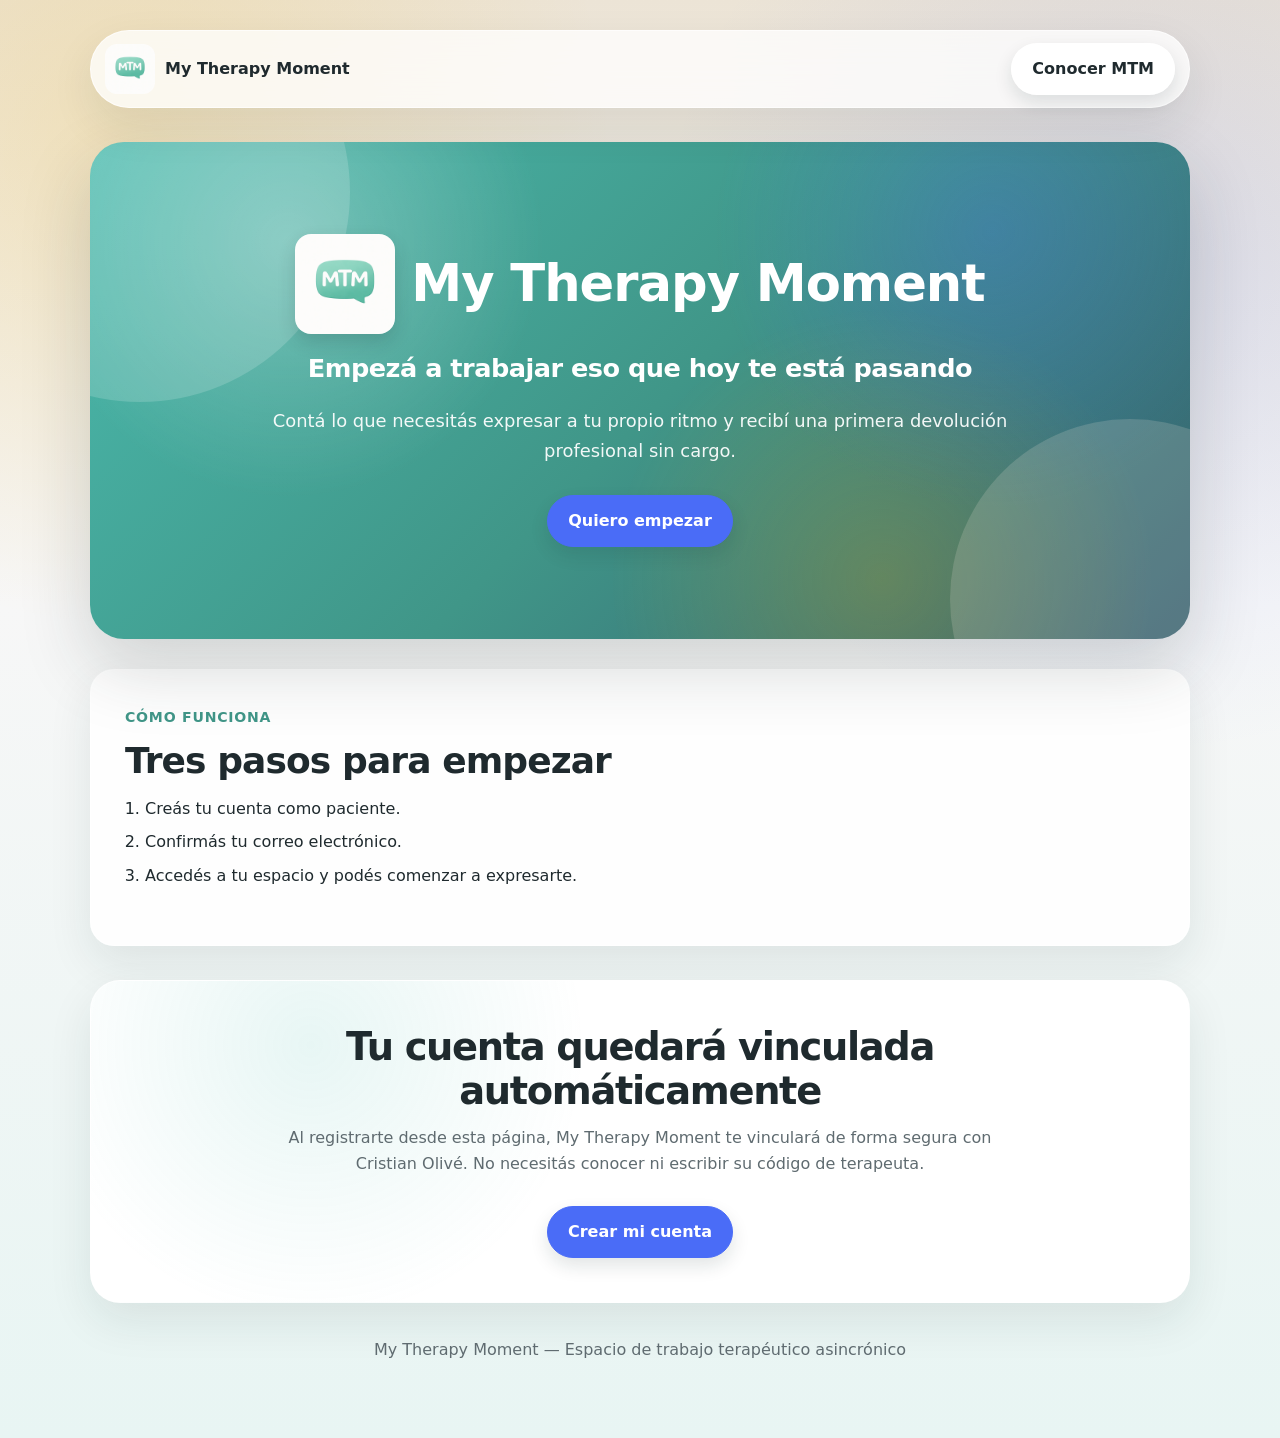
==== empezar/index.html @ 85262216 "direct acquisition landing" ====
<!DOCTYPE html>
<html lang="es">
<head>
  <meta charset="UTF-8" />

  <meta
    name="viewport"
    content="width=device-width, initial-scale=1.0"
  />

  <title>
    Empezá ahora | My Therapy Moment
  </title>

  <meta
    name="description"
    content="Empezá tu proceso en My Therapy Moment y recibí una primera devolución profesional."
  />

  <link rel="stylesheet" href="/styles.css" />

  <link rel="icon" href="/favicon.ico" />

  <link
    rel="icon"
    type="image/png"
    sizes="32x32"
    href="/favicon-32.png"
  />

  <link
    rel="apple-touch-icon"
    href="/icon-192-rounded.png"
  />
</head>

<body>
  <div class="page-shell landing-page">
    <div class="container">

      <nav class="landing-nav">
        <a class="nav-brand" href="/">
          <img
            src="/icon-192-rounded.png"
            alt="Logo de My Therapy Moment"
          />

          <span>My Therapy Moment</span>
        </a>

        <a class="btn btn-light" href="/">
          Conocer MTM
        </a>
      </nav>

      <main>
        <header class="landing-hero abstract-hero">
          <div class="hero-content">

            <p class="eyebrow">
              <img
                src="/icon-192-rounded.png"
                alt="Logo MTM"
              />

              My Therapy Moment
            </p>

            <h1 class="hero-title">
              Empezá a trabajar eso que hoy te está pasando
            </h1>

            <p class="hero-subtitle">
              Contá lo que necesitás expresar a tu propio
              ritmo y recibí una primera devolución
              profesional sin cargo.
            </p>

            <div class="hero-actions center-actions">
              <a
                id="start-registration-btn"
                class="btn btn-primary"
                href="https://app.mytherapymoment.com/?flow=acquisition&amp;therapistSlug=cristian-olive"
              >
                Quiero empezar
              </a>
            </div>
            
          </div>
        </header>

        <section class="card landing-section">
          <div class="section-kicker">
            Cómo funciona
          </div>

          <h2>
            Tres pasos para empezar
          </h2>

          <ol class="number-list">
            <li>
              Creás tu cuenta como paciente.
            </li>

            <li>
              Confirmás tu correo electrónico.
            </li>

            <li>
              Accedés a tu espacio y podés comenzar
              a expresarte.
            </li>
          </ol>
        </section>

        <section class="cta-card">
          <h2>
            Tu cuenta quedará vinculada automáticamente
          </h2>

          <p>
            Al registrarte desde esta página, My Therapy
            Moment te vinculará de forma segura con
            Cristian Olivé. No necesitás conocer ni escribir
            su código de terapeuta.
          </p>

          <div class="hero-actions center-actions">
            <a
              id="start-registration-btn-secondary"
              class="btn btn-primary"
              href="https://app.mytherapymoment.com/?flow=acquisition&amp;therapistSlug=cristian-olive"
            >
              Crear mi cuenta
            </a>
          </div>
        </section>
      </main>

      <footer class="site-footer">
        <p>
          My Therapy Moment — Espacio de trabajo
          terapéutico asincrónico
        </p>
      </footer>
    </div>
  </div>

  <script src="/js/empezar.js"></script>
</body>
</html>
---- styles.css ----
:root {
  --primary: #4abaad;
  --primary-soft: #6bc7bc;
  --primary-dark: #409688;

  --cream: #ece4d6;
  --surface: #ffffff;
  --surface-soft: #f7f7f7;

  --text: #1f2a2e;
  --muted: #5f6b70;

  --accent: #f4b400;
  --accent-soft: #fff4cf;

  --secondary: #4a6cf7;
  --secondary-dark: #3656d8;

  --border: rgba(31, 42, 46, 0.12);
  --shadow: 0 18px 45px rgba(20, 40, 45, 0.09);
  --shadow-strong: 0 28px 70px rgba(31, 42, 46, 0.18);

  --radius: 24px;
  --max-width: 1100px;
}

* {
  box-sizing: border-box;
}

html {
  scroll-behavior: smooth;
  scroll-padding-top: 110px;
}

@keyframes fadeInOut {
  0%, 45%, 100% { opacity: 1; }
  50%, 95% { opacity: 0; }
}

@keyframes fadeOutIn {
  0%, 45%, 100% { opacity: 0; }
  50%, 95% { opacity: 1; }
}

body {
  margin: 0;
  font-family: system-ui, -apple-system, BlinkMacSystemFont, "Segoe UI", sans-serif;
  color: var(--text);
  line-height: 1.6;
  background:
    radial-gradient(circle at 10% 10%, rgba(244, 180, 0, 0.16), transparent 28%),
    radial-gradient(circle at 90% 18%, rgba(74, 108, 247, 0.14), transparent 30%),
    linear-gradient(180deg, var(--cream) 0%, var(--surface-soft) 42%, #e8f5f3 100%);
}

a {
  color: var(--secondary-dark);
  text-decoration: none;
}

a:hover {
  text-decoration: none;
}

img {
  max-width: 100%;
  display: block;
}

.container {
  width: min(100% - 32px, var(--max-width));
  margin: 0 auto;
}

.page-shell {
  min-height: 100vh;
  padding: 30px 0 60px;
}

h1,
h2,
h3 {
  margin-top: 0;
  line-height: 1.15;
}

p {
  margin-top: 0;
}

section {
  margin: 28px 0;
}

/* NAVBAR */

.landing-nav {
  position: sticky;
  top: 18px;
  z-index: 50;
  display: flex;
  align-items: center;
  justify-content: space-between;
  gap: 18px;
  margin-bottom: 34px;
  padding: 12px 14px;
  border: 1px solid rgba(255, 255, 255, 0.65);
  border-radius: 999px;
  background: rgba(255, 255, 255, 0.76);
  backdrop-filter: blur(18px);
  box-shadow: var(--shadow);
}

.nav-brand {
  display: flex;
  align-items: center;
  gap: 10px;
  color: var(--text);
  font-weight: 800;
  white-space: nowrap;
}

.nav-brand img {
  width: 50px;
  height: 50px;
  border-radius: 12px;
}

.nav-menu {
  display: flex;
  align-items: center;
  gap: 18px;
}

.nav-links {
  display: flex;
  align-items: center;
  gap: 16px;
  font-size: 0.95rem;
}

.nav-links a {
  color: var(--text);
  font-weight: 700;
  transition: 0.2s ease;
}

.nav-links a:hover {
  color: var(--primary-dark);
}

.nav-cta {
  padding: 10px 16px;
  white-space: nowrap;
}

.nav-toggle {
  display: none;
  width: 46px;
  height: 46px;
  border: 1px solid var(--border);
  border-radius: 999px;
  background: white;
  box-shadow: 0 8px 18px rgba(20, 40, 45, 0.1);
  cursor: pointer;
  padding: 0;
}

.nav-toggle span {
  display: block;
  width: 20px;
  height: 2px;
  margin: 4px auto;
  border-radius: 999px;
  background: var(--text);
  transition: 0.2s ease;
}

.landing-nav.is-open .nav-toggle span:nth-child(1) {
  transform: translateY(6px) rotate(45deg);
}

.landing-nav.is-open .nav-toggle span:nth-child(2) {
  opacity: 0;
}

.landing-nav.is-open .nav-toggle span:nth-child(3) {
  transform: translateY(-6px) rotate(-45deg);
}

.nav-brand span {
  font-size: clamp(0.9rem, 2.5vw, 1rem);
}

/* BUTTONS */

.buttons,
.hero-actions {
  display: flex;
  flex-wrap: wrap;
  gap: 12px;
}

.btn {
  display: inline-block;
  padding: 12px 20px;
  border-radius: 999px;
  border: 1px solid var(--border);
  background: white;
  color: var(--text);
  font-weight: 800;
  box-shadow: 0 8px 18px rgba(20, 40, 45, 0.12);
  transition: 0.2s ease;
}

.btn:hover {
  transform: translateY(-2px);
  box-shadow: 0 14px 28px rgba(20, 40, 45, 0.16);
}

.btn-primary {
  background: var(--secondary);
  color: white;
  border-color: var(--secondary);
}

.btn-primary:hover {
  background: var(--secondary-dark);
}

.btn-accent {
  background: var(--primary);
  color: white;
  border-color: var(--primary);
}

.btn-accent:hover {
  background: var(--primary-dark);
  border-color: var(--primary-dark);
}

.btn-light {
  background: rgba(255, 255, 255, 0.94);
  color: var(--text);
  border-color: rgba(255, 255, 255, 0.94);
}

.btn-light:hover {
  background: white;
}

/* HERO */

.landing-hero {
  text-align: center;
  color: white;
}

.abstract-hero {
  position: relative;
  overflow: hidden;
  margin-bottom: 30px;
  padding: clamp(50px, 8vw, 92px) 28px;
  border-radius: 34px;
  background:
    radial-gradient(circle at 18% 20%, rgba(255, 255, 255, 0.26), transparent 26%),
    radial-gradient(circle at 82% 18%, rgba(74, 108, 247, 0.26), transparent 28%),
    radial-gradient(circle at 72% 88%, rgba(244, 180, 0, 0.22), transparent 30%),
    linear-gradient(135deg, #4abaad 0%, #409688 52%, #355f6f 100%);
  box-shadow: var(--shadow-strong);
}

.abstract-hero::before {
  content: "";
  position: absolute;
  width: 420px;
  height: 420px;
  left: -160px;
  top: -160px;
  border-radius: 999px;
  background: rgba(255, 255, 255, 0.16);
  pointer-events: none;
}

.abstract-hero::after {
  content: "";
  position: absolute;
  width: 360px;
  height: 360px;
  right: -120px;
  bottom: -140px;
  border-radius: 999px;
  background: rgba(236, 228, 214, 0.18);
  pointer-events: none;
}

.hero-content {
  position: relative;
  z-index: 1;
  max-width: 980px;
  margin: 0 auto;
}

.eyebrow {
  display: inline-flex;
  align-items: center;
  justify-content: center;
  gap: 16px;
  margin: 0 0 20px;
  color: white;
  font-weight: 850;
  font-size: clamp(2rem, 5vw, 3.2rem);
  line-height: 1.05;
  letter-spacing: -0.02em;
}

.eyebrow img {
  width: clamp(64px, 8vw, 100px);
  height: clamp(64px, 8vw, 100px);
  border-radius: 16px;
  box-shadow: 0 8px 18px rgba(20, 40, 45, 0.16);
}

.hero-title {
  max-width: 940px;
  margin: 0 auto;
  color: white;
  font-size: clamp(1.45rem, 2vw, 2rem);
  font-weight: 650;
  line-height: 1.12;
  letter-spacing: -0.02em;
}

.hero-phrases {
  position: relative;
  min-height: 42px;
  margin: 18px auto 0;
}

.hero-note {
  position: absolute;
  inset: 0;
  max-width: 760px;
  margin: 0 auto;
  font-size: clamp(1rem, 2vw, 1.35rem);
  font-weight: 650;
  color: rgba(255, 255, 255, 0.86);
}

.phrase-1 {
  animation: fadeInOut 8s ease-in-out infinite;
}

.phrase-2 {
  animation: fadeOutIn 8s ease-in-out infinite;
}

.hero-subtitle {
  max-width: 830px;
  margin: 24px auto 0;
  color: rgba(255, 255, 255, 0.93);
  font-size: clamp(0.98rem, 1.6vw, 1.12rem);
  line-height: 1.65;
}

.center-actions {
  justify-content: center;
  margin-top: 30px;
}

/* CARDS / SECTIONS */

.card,
.hero-card,
.footer-box {
  background: rgba(255, 255, 255, 0.88);
  border: 1px solid rgba(255, 255, 255, 0.72);
  border-radius: var(--radius);
  box-shadow: var(--shadow);
  padding: 32px;
}

.landing-section {
  padding: 34px;
  margin: 28px 0;
}

.landing-section > .grid {
  margin-top: 30px;
}

.section-kicker {
  display: inline-block;
  margin-bottom: 12px;
  color: var(--primary-dark);
  font-weight: 850;
  font-size: 0.88rem;
  letter-spacing: 0.055em;
  text-transform: uppercase;
}

.landing-section h2 {
  font-size: clamp(1.55rem, 3vw, 2.25rem);
  letter-spacing: -0.025em;
  margin-bottom: 14px;
}

.lead,
.subtitle,
.muted {
  color: var(--muted);
}

.landing-section .lead {
  max-width: 920px;
  font-size: 1.04rem;
}

.highlight-text {
  font-weight: 600;
  color: var(--text);
}

/* GRIDS / CARDS */

.grid {
  display: grid;
  gap: 20px;
}

.grid-2 {
  grid-template-columns: repeat(2, 1fr);
}

.grid-3 {
  grid-template-columns: repeat(3, 1fr);
}

.feature,
.prompt-card,
.step-card {
  background: white;
  border: 1px solid var(--border);
  border-radius: 20px;
  padding: 20px;
  box-shadow: 0 10px 28px rgba(20, 40, 45, 0.05);
  transition: all 0.2s ease;
}

.feature:hover,
.prompt-card:hover,
.step-card:hover {
  transform: translateY(-4px);
  box-shadow: 0 16px 36px rgba(20, 40, 45, 0.1);
}

.feature-soft {
  background: #eef8f6;
  border-color: #cfe7e1;
}

.feature-accent {
  background: var(--accent-soft);
  border-color: #f2df9e;
}

.feature h3,
.step-card h3 {
  margin-bottom: 10px;
  font-size: 1.08rem;
}

.prompt-grid {
  display: grid;
  grid-template-columns: repeat(3, 1fr);
  gap: 18px;
  margin-top: 26px;
}

.prompt-card span {
  display: inline-block;
  font-size: 1.6rem;
  margin-bottom: 10px;
}

.prompt-card p {
  margin: 0;
  color: var(--muted);
  font-size: 0.95rem;
}

.highlight-section {
  background: linear-gradient(135deg, rgba(255, 255, 255, 0.9) 0%, #eef8f6 100%);
}

.steps-grid {
  display: grid;
  grid-template-columns: repeat(4, 1fr);
  gap: 18px;
  margin-top: 24px;
}

.step-number {
  width: 34px;
  height: 34px;
  display: inline-flex;
  align-items: center;
  justify-content: center;
  margin-bottom: 14px;
  border-radius: 999px;
  background: var(--primary);
  color: white;
  font-weight: 850;
}

/* CHECKLIST */

.check-list {
  display: grid;
  grid-template-columns: repeat(2, 1fr);
  gap: 12px;
  margin-top: 22px;
}

.check-list p {
  position: relative;
  margin: 0;
  padding: 14px 16px 14px 42px;
  background: white;
  border: 1px solid var(--border);
  border-radius: 16px;
  color: var(--muted);
}

.check-list p::before {
  content: "✓";
  position: absolute;
  left: 16px;
  top: 14px;
  color: var(--primary-dark);
  font-weight: 900;
}

/* FAQ */

.faq-list {
  display: grid;
  gap: 12px;
  margin-top: 22px;
}

.faq-list details {
  background: white;
  border: 1px solid var(--border);
  border-radius: 16px;
  padding: 16px 18px;
}

.faq-list summary {
  cursor: pointer;
  font-weight: 850;
  color: var(--text);
}

.faq-list summary::marker {
  color: var(--primary-dark);
}

.faq-list p {
  margin: 12px 0 0;
  color: var(--muted);
}

/* LISTS */

ul,
ol {
  margin: 14px 0 0;
  padding-left: 20px;
}

li + li {
  margin-top: 8px;
}

.number-list {
  margin-bottom: 22px;
}

/* CTA */

.cta-card {
  margin: 34px 0 24px;
  padding: 44px 30px;
  text-align: center;
  border-radius: 30px;
  background:
    radial-gradient(circle at 20% 20%, rgba(74, 186, 173, 0.13), transparent 30%),
    white;
  border: 1px solid rgba(255, 255, 255, 0.72);
  box-shadow: var(--shadow);
}

.cta-card h2 {
  max-width: 800px;
  margin: 0 auto 12px;
  font-size: clamp(1.7rem, 3vw, 2.6rem);
  letter-spacing: -0.035em;
}

.cta-card p {
  max-width: 760px;
  margin-left: auto;
  margin-right: auto;
  color: var(--muted);
}

.cta-note {
  margin-top: 22px;
  font-size: 0.95rem;
}

/* FOOTER */

footer.site-footer {
  text-align: center;
  color: var(--muted);
  padding: 10px 0 0;
}

/* TABLET */

@media (max-width: 960px) {
  .steps-grid {
    grid-template-columns: 1fr;
    gap: 16px;
  }

  .step-card {
    width: 100%;
    min-width: 0;
  }

  .prompt-grid {
    grid-template-columns: 1fr;
  }
}

@media (max-width: 860px) {
  .grid-2,
  .grid-3,
  .check-list {
    grid-template-columns: 1fr;
  }
}

/*MOBILE BURGER MENU*/
@media (max-width: 900px) {
  .landing-nav {
    top: 10px;
    align-items: center;
    border-radius: 28px;
    flex-wrap: wrap;
    margin-bottom: 22px;
  }

  .nav-brand img {
    width: 42px;
    height: 42px;
  }

  .nav-toggle {
    display: block;
    margin-left: auto;
  }

  .nav-menu {
    display: none;
    width: 100%;
    flex-direction: column;
    align-items: stretch;
    gap: 14px;
    padding: 10px 4px 4px;
  }

  .landing-nav.is-open .nav-menu {
    display: flex;
  }

  .nav-links {
    flex-direction: column;
    align-items: stretch;
    gap: 6px;
  }

  .nav-links a {
    display: block;
    padding: 12px 14px;
    border-radius: 16px;
    background: rgba(255, 255, 255, 0.7);
    color: var(--text);
  }

  .nav-links a:hover {
    background: #ffffff;
    color: var(--primary-dark);
  }

  .nav-cta {
    width: 100%;
    text-align: center;
  }
}

/* MOBILE */

@media (max-width: 640px) {
  .container {
    width: min(100% - 24px, var(--max-width));
  }

  .page-shell {
    padding-top: 18px;
  }

  .abstract-hero {
    padding: 42px 20px;
    border-radius: 26px;
  }

  .eyebrow {
    flex-direction: column;
    gap: 12px;
    margin-bottom: 22px;
    font-size: clamp(1.8rem, 10vw, 2.2rem);
    line-height: 1.05;
    text-align: center;
  }

  .eyebrow img {
    width: clamp(65px, 20vw, 90px);
    height: clamp(65px, 20vw, 90px);
    border-radius: 16px;
  }

  .hero-title {
    font-size: clamp(1.25rem, 5.8vw, 1.85rem);
    line-height: 1.18;
  }

  .hero-phrases {
    min-height: 56px;
    margin-top: 16px;
  }

  .hero-note {
    font-size: clamp(1rem, 5vw, 1.25rem);
    line-height: 1.35;
  }

  .hero-subtitle {
    margin-top: 22px;
    font-size: 1rem;
  }

  .center-actions {
    align-items: stretch;
  }

  .center-actions .btn,
  .buttons .btn {
    width: 100%;
    text-align: center;
  }

  .card,
  .hero-card,
  .toc,
  .footer-box,
  .landing-section {
    padding: 22px;
  }
}

/* GUIDE PAGE */

.guide-hero {
  margin-bottom: 28px;
}

.guide-hero h1 {
  max-width: 820px;
  margin-bottom: 14px;
  font-size: clamp(2rem, 4vw, 3.4rem);
  letter-spacing: -0.04em;
}

.guide-hero .lead {
  max-width: 820px;
  margin-bottom: 24px;
}

.toc {
  background: rgba(255, 255, 255, 0.88);
  border: 1px solid rgba(255, 255, 255, 0.72);
  border-radius: var(--radius);
  box-shadow: var(--shadow);
  margin: 28px 0;
  padding: 28px;
}

.toc h2 {
  margin-bottom: 16px;
  font-size: clamp(1.35rem, 2.4vw, 1.8rem);
}

.toc-list {
  display: grid;
  grid-template-columns: repeat(auto-fit, minmax(210px, 1fr));
  gap: 10px;
  padding: 0;
  margin: 0;
  list-style: none;
}

.toc-list li {
  margin: 0;
}

.toc-list a {
  display: block;
  padding: 11px 13px;
  border-radius: 14px;
  background: white;
  border: 1px solid var(--border);
  color: var(--text);
  font-weight: 650;
}

.toc-list a:hover {
  color: var(--primary-dark);
  transform: translateY(-1px);
}

.section-card {
  overflow: hidden;
  margin: 28px 0;
  background: rgba(255, 255, 255, 0.88);
  border: 1px solid rgba(255, 255, 255, 0.72);
  border-radius: var(--radius);
  box-shadow: var(--shadow);
}

.section-grid {
  display: grid;
  grid-template-columns: 1.05fr 0.95fr;
}

.section-content {
  padding: 32px;
}

.section-media {
  display: flex;
  align-items: center;
  justify-content: center;
  padding: 24px;
  background: #eef8f6;
  border-left: 1px solid var(--border);
}

.section-media img {
  width: 100%;
  max-width: 420px;
  border-radius: 18px;
  border: 1px solid var(--border);
  background: white;
  box-shadow: 0 14px 34px rgba(20, 40, 45, 0.08);
}

.step {
  display: inline-block;
  margin-bottom: 12px;
  padding: 7px 12px;
  border-radius: 999px;
  background: var(--accent);
  color: #1f1f1f;
  font-weight: 850;
  font-size: 0.9rem;
}

.tip {
  margin-top: 16px;
  padding: 14px 16px;
  border-radius: 16px;
  background: #eef8f6;
  border: 1px solid #cfe7e1;
  color: var(--text);
}

.highlight {
  font-weight: 850;
  color: var(--secondary-dark);
}

@media (max-width: 860px) {
  .section-grid {
    grid-template-columns: 1fr;
  }

  .section-media {
    border-left: none;
    border-top: 1px solid var(--border);
  }
}

@media (max-width: 640px) {
  .guide-hero {
    padding: 24px;
  }

  .section-content,
  .section-media,
  .toc {
    padding: 22px;
  }
}
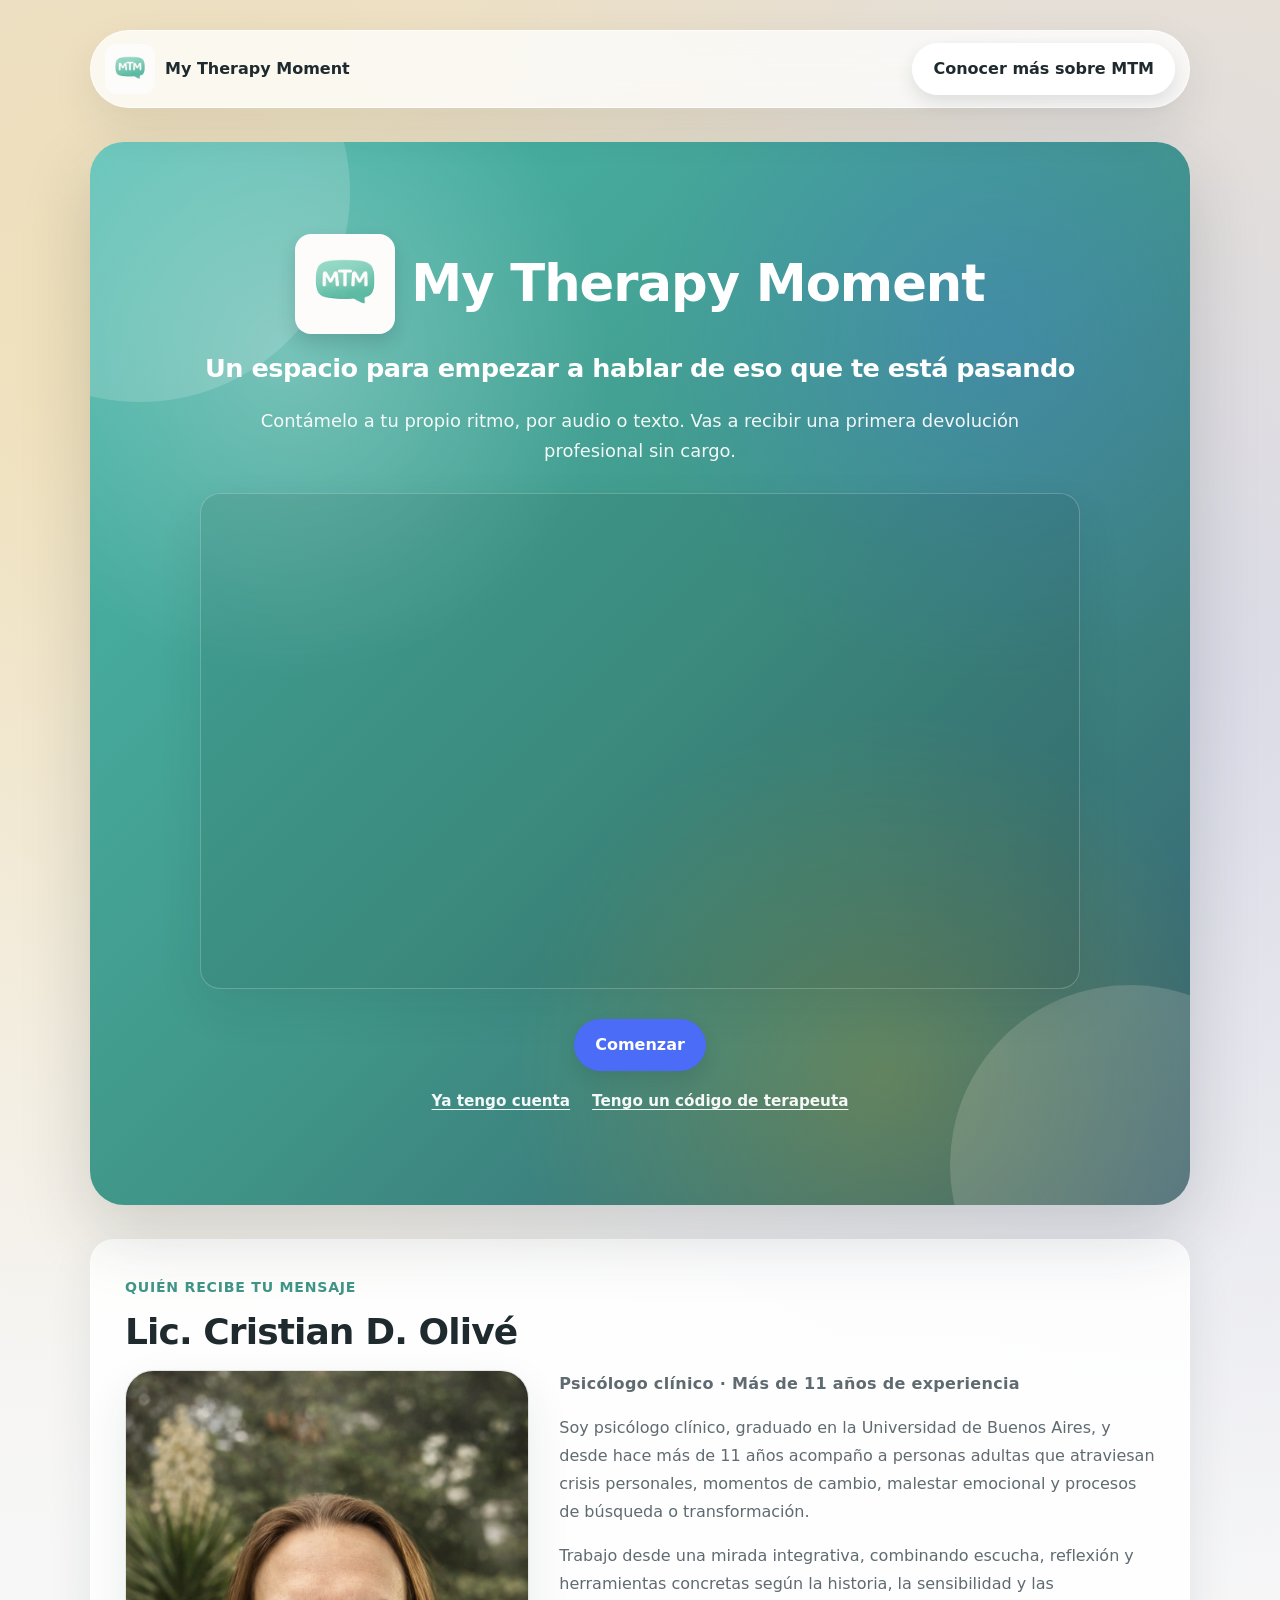
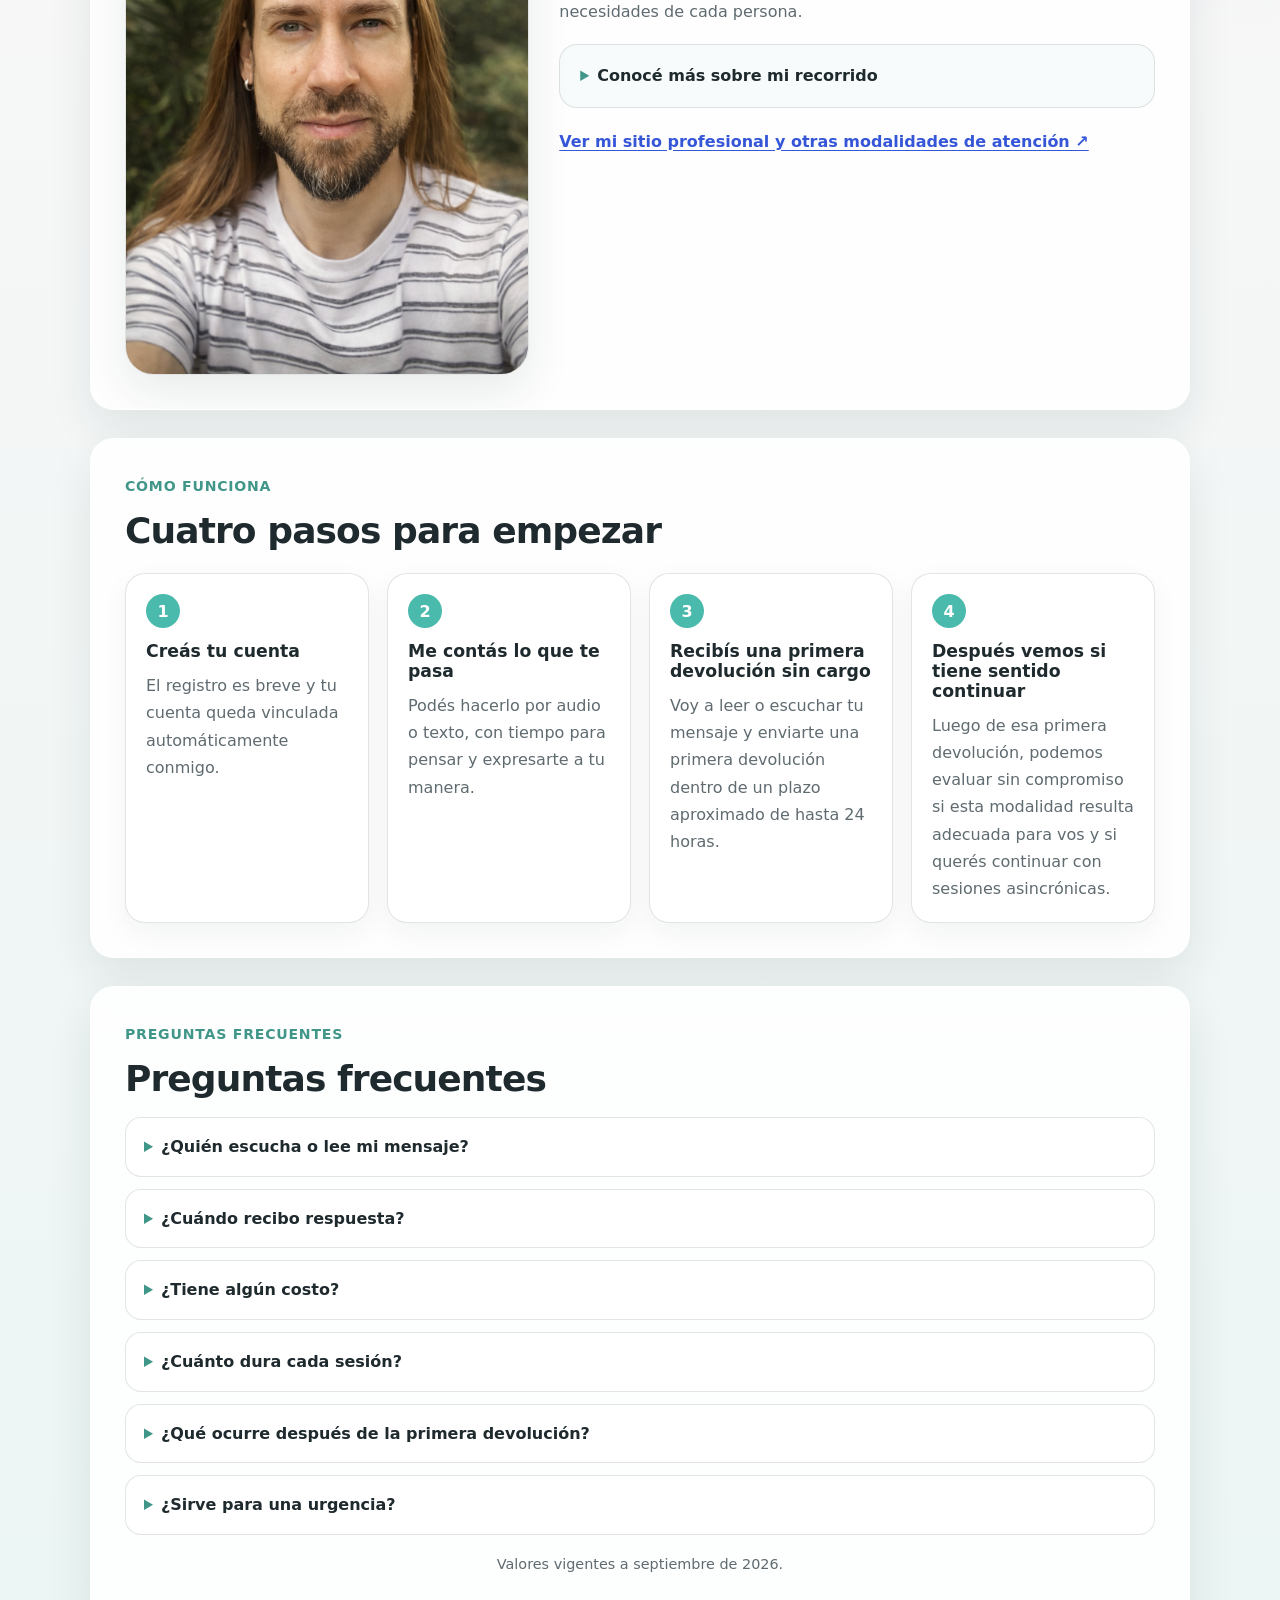
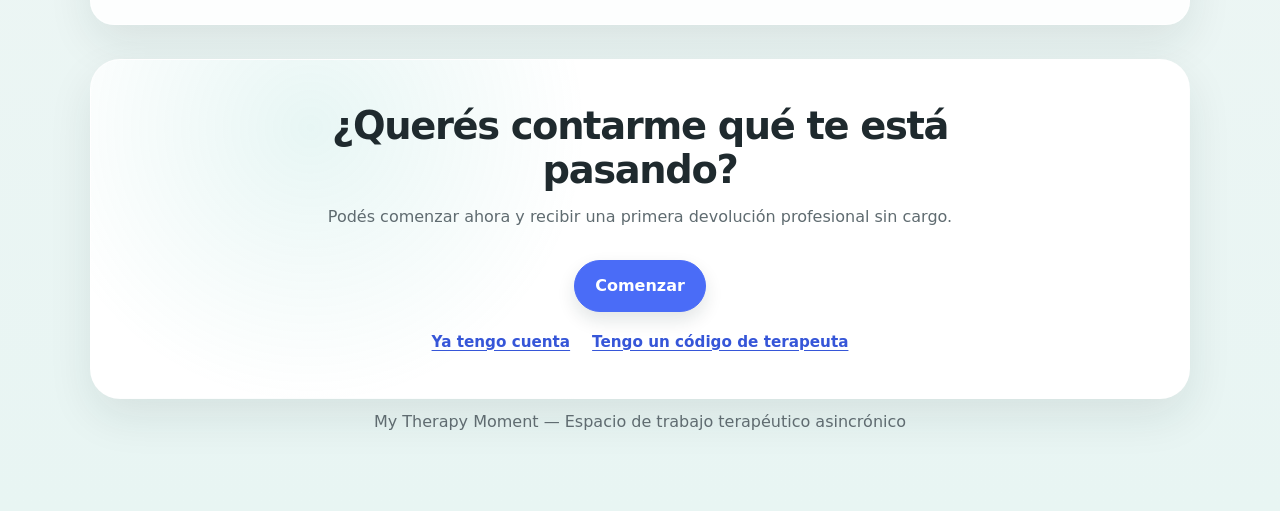
==== commit 7f6d8fb6: "new landing /empezar and modified buttons original landing" ====
--- a/empezar/index.html
+++ b/empezar/index.html
@@ -48,13 +48,18 @@
           <span>My Therapy Moment</span>
         </a>
 
-        <a class="btn btn-light" href="/">
-          Conocer MTM
+        <a
+          class="btn btn-light"
+          href="/#como-funciona"
+          target="_blank"
+          rel="noopener noreferrer"
+        >
+          Conocer más sobre MTM
         </a>
       </nav>
 
       <main>
-        <header class="landing-hero abstract-hero">
+        <header class="landing-hero abstract-hero acquisition-hero">
           <div class="hero-content">
 
             <p class="eyebrow">
@@ -67,14 +72,23 @@
             </p>
 
             <h1 class="hero-title">
-              Empezá a trabajar eso que hoy te está pasando
+              Un espacio para empezar a hablar de eso que te está pasando
             </h1>
 
             <p class="hero-subtitle">
-              Contá lo que necesitás expresar a tu propio
-              ritmo y recibí una primera devolución
-              profesional sin cargo.
+              Contámelo a tu propio ritmo, por audio o texto. Vas a recibir una primera devolución profesional sin cargo.
             </p>
+
+            <div class="acquisition-video">
+              <iframe
+                src="https://www.youtube-nocookie.com/embed/jDjiAGCw7PQ?rel=0&playsinline=1&controls=1"
+                title="Presentación de Cristian Olivé"
+                loading="lazy"
+                allow="picture-in-picture; fullscreen; clipboard-write"
+                allowfullscreen
+                referrerpolicy="strict-origin-when-cross-origin"
+              ></iframe>
+            </div>
 
             <div class="hero-actions center-actions">
               <a
@@ -82,48 +96,206 @@
                 class="btn btn-primary"
                 href="https://app.mytherapymoment.com/?flow=acquisition&amp;therapistSlug=cristian-olive"
               >
-                Quiero empezar
+                Comenzar
               </a>
             </div>
-            
+
+            <div class="entry-secondary-links acquisition-secondary-links">
+              <a href="https://app.mytherapymoment.com/">
+                Ya tengo cuenta
+              </a>
+              <a href="https://app.mytherapymoment.com/?mode=register">
+                Tengo un código de terapeuta
+              </a>
+            </div>
+
           </div>
         </header>
 
-        <section class="card landing-section">
+        <section class="card landing-section therapist-profile">
+          <div class="section-kicker">
+            Quién recibe tu mensaje
+          </div>
+
+          <h2>
+            Lic. Cristian D. Olivé
+          </h2>
+
+          <div class="therapist-layout">
+            <div class="therapist-photo-wrap">
+              <img
+                class="therapist-photo"
+                src="/images/cristian-olive.webp"
+                alt="Cristian Olivé, psicólogo clínico"
+                width="1024"
+                height="1536"
+                loading="lazy"
+                decoding="async"
+              />
+            </div>
+
+            <div class="therapist-summary">
+              <p class="therapist-meta">
+                Psicólogo clínico · Más de 11 años de experiencia
+              </p>
+
+              <p>
+                Soy psicólogo clínico, graduado en la Universidad de Buenos Aires, y desde hace más de 11 años acompaño a personas adultas que atraviesan crisis personales, momentos de cambio, malestar emocional y procesos de búsqueda o transformación.
+              </p>
+
+              <p>
+                Trabajo desde una mirada integrativa, combinando escucha, reflexión y herramientas concretas según la historia, la sensibilidad y las necesidades de cada persona.
+              </p>
+
+              <details class="therapist-details">
+                <summary>Conocé más sobre mi recorrido</summary>
+
+                <div class="therapist-long-bio">
+                  <p>
+                    Mi nombre es Cristian Olivé. Soy psicólogo clínico, graduado en la Universidad de Buenos Aires, y desde hace más de 11 años acompaño a personas adultas que atraviesan crisis personales, momentos de cambio, malestar emocional y procesos de búsqueda o transformación.
+                  </p>
+
+                  <p>
+                    En mis comienzos me formé principalmente desde el psicoanálisis, y con el tiempo fui ampliando mi formación hacia otros enfoques y herramientas, entre ellos las terapias cognitivo-conductuales, la terapia de aceptación y compromiso, el mindfulness y la terapia humanista.
+                  </p>
+
+                  <p>
+                    Mi manera de trabajar también está muy atravesada por mi propio recorrido de desarrollo personal. Desde hace más de 20 años vengo explorando distintas formas de autoconocimiento, procesos terapéuticos y experiencias de transformación, incluyendo trabajos vinculados a enteógenos y plantas maestras.
+                  </p>
+
+                  <p>
+                    Todo esto fue llevando mi práctica hacia una mirada integrativa. No pienso la terapia como un espacio donde el profesional simplemente indica qué hacer, sino como un proceso de exploración conjunta en el que buscamos comprender qué está pasando, identificar patrones, ordenar lo que aparece y abrir nuevas posibilidades.
+                  </p>
+
+                  <p>
+                    Cada persona trae su propia historia, sensibilidad y manera de entender el mundo. Por eso me interesa que el trabajo terapéutico pueda adaptarse a cada caso, combinando escucha, reflexión y herramientas concretas cuando resultan útiles.
+                  </p>
+
+                  <p>
+                    Muchas veces poner en palabras lo que nos pasa ya empieza a producir algo: nos permite escucharnos de otra manera, descubrir conexiones que antes no veíamos y empezar a comprender ciertos mecanismos que nos dejan atrapados.
+                  </p>
+
+                  <p>
+                    Una parte importante del trabajo tiene que ver justamente con eso: hacer visibles automatismos, pensamientos repetitivos, miedos, mandatos o interpretaciones que venimos arrastrando, para poder relacionarnos con ellos de una forma más consciente y flexible.
+                  </p>
+
+                  <p>
+                    En My Therapy Moment, esta misma mirada se combina con una modalidad más flexible de contacto terapéutico, que permite expresarte por audio o texto y trabajar sobre lo que aparece en el momento en que necesitás ponerlo en palabras.
+                  </p>
+
+                  <p>
+                    Mi objetivo es que este espacio pueda ayudarte a comprender mejor lo que estás atravesando, ordenar tu experiencia y empezar a construir nuevas formas de responder frente a aquello que hoy te genera malestar o te mantiene estancado.
+                  </p>
+
+                  <p>
+                    Si querés, podés conocerme un poco más a través de este espacio y, cuando lo sientas, contarme qué te está pasando.
+                  </p>
+                </div>
+              </details>
+
+              <p class="therapist-more-site">
+                <a
+                  href="https://www.creandolasalida.com/"
+                  target="_blank"
+                  rel="noopener noreferrer"
+                >
+                  Ver mi sitio profesional y otras modalidades de atención ↗
+                </a>
+              </p>
+            </div>
+          </div>
+        </section>
+
+        <section id="como-funciona" class="card landing-section">
           <div class="section-kicker">
             Cómo funciona
           </div>
 
           <h2>
-            Tres pasos para empezar
+            Cuatro pasos para empezar
           </h2>
 
-          <ol class="number-list">
-            <li>
-              Creás tu cuenta como paciente.
-            </li>
-
-            <li>
-              Confirmás tu correo electrónico.
-            </li>
-
-            <li>
-              Accedés a tu espacio y podés comenzar
-              a expresarte.
-            </li>
-          </ol>
+          <div class="acquisition-steps">
+            <article class="step-card">
+              <span class="step-number">1</span>
+              <h3>Creás tu cuenta</h3>
+              <p>El registro es breve y tu cuenta queda vinculada automáticamente conmigo.</p>
+            </article>
+
+            <article class="step-card">
+              <span class="step-number">2</span>
+              <h3>Me contás lo que te pasa</h3>
+              <p>Podés hacerlo por audio o texto, con tiempo para pensar y expresarte a tu manera.</p>
+            </article>
+
+            <article class="step-card">
+              <span class="step-number">3</span>
+              <h3>Recibís una primera devolución sin cargo</h3>
+              <p>Voy a leer o escuchar tu mensaje y enviarte una primera devolución dentro de un plazo aproximado de hasta 24 horas.</p>
+            </article>
+
+            <article class="step-card">
+              <span class="step-number">4</span>
+              <h3>Después vemos si tiene sentido continuar</h3>
+              <p>Luego de esa primera devolución, podemos evaluar sin compromiso si esta modalidad resulta adecuada para vos y si querés continuar con sesiones asincrónicas.</p>
+            </article>
+          </div>
         </section>
 
-        <section class="cta-card">
+        <section id="faq" class="card landing-section acquisition-faq">
+          <div class="section-kicker">
+            Preguntas frecuentes
+          </div>
+
           <h2>
-            Tu cuenta quedará vinculada automáticamente
+            Preguntas frecuentes
           </h2>
 
+          <div class="faq-list">
+            <details>
+              <summary>¿Quién escucha o lee mi mensaje?</summary>
+              <p>“El mensaje está destinado al Lic. Cristian D. Olivé, psicólogo clínico con más de 11 años de experiencia. Podés conocer más sobre mi recorrido en la sección anterior o visitar mi sitio profesional.”</p>
+            </details>
+
+            <details>
+              <summary>¿Cuándo recibo respuesta?</summary>
+              <p>“La primera devolución se realiza dentro de un plazo aproximado de hasta 24 horas. Si después comenzamos un proceso de sesiones asincrónicas, las siguientes devoluciones se realizan dentro del encuadre y los plazos acordados, que pueden ser más amplios.”</p>
+            </details>
+
+            <details>
+              <summary>¿Tiene algún costo?</summary>
+              <p>“La primera devolución es sin cargo. Si después decidís continuar con sesiones asincrónicas, el valor es de ARS 30.000 por sesión individual o de ARS 25.000 por sesión al sostener una frecuencia semanal. Podés tomar esa decisión después de recibir la primera devolución.”</p>
+            </details>
+
+            <details>
+              <summary>¿Cuánto dura cada sesión?</summary>
+              <p>“Cada sesión contempla aproximadamente entre 50 y 60 minutos de trabajo terapéutico. En la plataforma vas a poder consultar el tiempo transcurrido de la sesión.”</p>
+            </details>
+
+            <details>
+              <summary>¿Qué ocurre después de la primera devolución?</summary>
+              <p>“Si ambos consideramos que esta modalidad puede ayudarte, podés continuar con sesiones asincrónicas. Vas a poder expresarte por audio o texto cuando lo necesites, cualquier día y a cualquier hora. La plataforma está disponible las 24 horas, los 7 días de la semana. Mis devoluciones se realizan en días hábiles y dentro de los plazos acordados.</p>
+              <p>También vas a contar con un espacio de notas privadas para registrar ideas, emociones o aspectos importantes de tu proceso.”</p>
+            </details>
+
+            <details>
+              <summary>¿Sirve para una urgencia?</summary>
+              <p>“No. My Therapy Moment no es un servicio de emergencias ni se monitorea permanentemente. Si estás atravesando una situación urgente o existe un riesgo inmediato para vos o para otra persona, buscá asistencia presencial a través de una guardia o servicio de emergencias de tu localidad.”</p>
+            </details>
+          </div>
+
+          <p class="faq-note">
+            Valores vigentes a septiembre de 2026.
+          </p>
+        </section>
+
+        <section class="cta-card acquisition-final-cta">
+          <h2>
+            ¿Querés contarme qué te está pasando?
+          </h2>
+
           <p>
-            Al registrarte desde esta página, My Therapy
-            Moment te vinculará de forma segura con
-            Cristian Olivé. No necesitás conocer ni escribir
-            su código de terapeuta.
+            Podés comenzar ahora y recibir una primera devolución profesional sin cargo.
           </p>
 
           <div class="hero-actions center-actions">
@@ -132,7 +304,16 @@
               class="btn btn-primary"
               href="https://app.mytherapymoment.com/?flow=acquisition&amp;therapistSlug=cristian-olive"
             >
-              Crear mi cuenta
+              Comenzar
+            </a>
+          </div>
+
+          <div class="entry-secondary-links acquisition-secondary-links">
+            <a href="https://app.mytherapymoment.com/">
+              Ya tengo cuenta
+            </a>
+            <a href="https://app.mytherapymoment.com/?mode=register">
+              Tengo un código de terapeuta
             </a>
           </div>
         </section>
@@ -140,8 +321,7 @@
 
       <footer class="site-footer">
         <p>
-          My Therapy Moment — Espacio de trabajo
-          terapéutico asincrónico
+          My Therapy Moment — Espacio de trabajo terapéutico asincrónico
         </p>
       </footer>
     </div>
--- a/styles.css
+++ b/styles.css
@@ -202,6 +202,47 @@
   gap: 12px;
 }
 
+.entry-actions {
+  display: flex;
+  flex-direction: column;
+  align-items: center;
+  gap: 14px;
+  margin-top: 30px;
+}
+
+.entry-primary {
+  min-width: 240px;
+  text-align: center;
+  font-size: 1.05rem;
+}
+
+.entry-secondary-links {
+  display: flex;
+  flex-wrap: wrap;
+  justify-content: center;
+  gap: 8px 20px;
+  text-align: center;
+  font-size: 0.95rem;
+  font-weight: 700;
+}
+
+.entry-secondary-links a {
+  text-decoration: underline;
+  text-underline-offset: 3px;
+}
+
+.hero-entry-actions {
+  margin-top: 30px;
+}
+
+.hero-entry-actions .entry-secondary-links a {
+  color: rgba(255, 255, 255, 0.92);
+}
+
+.hero-entry-actions .entry-secondary-links a:hover {
+  color: white;
+}
+
 .btn {
   display: inline-block;
   padding: 12px 20px;
@@ -768,6 +809,21 @@
     align-items: stretch;
   }
 
+  .entry-actions {
+    width: 100%;
+  }
+
+  .entry-primary {
+    width: 100%;
+    min-width: 0;
+  }
+
+  .entry-secondary-links {
+    width: 100%;
+    flex-direction: column;
+    gap: 8px;
+  }
+
   .center-actions .btn,
   .buttons .btn {
     width: 100%;
@@ -926,3 +982,235 @@
     padding: 22px;
   }
 }
+
+/* ACQUISITION LANDING */
+
+.acquisition-hero {
+  margin-bottom: 34px;
+}
+
+.acquisition-video {
+  width: min(100%, 880px);
+  margin: 28px auto 0;
+  border-radius: 20px;
+  overflow: hidden;
+  background: rgba(0, 0, 0, 0.08);
+  box-shadow: var(--shadow);
+  border: 1px solid rgba(255, 255, 255, 0.22);
+}
+
+.acquisition-video iframe {
+  display: block;
+  width: 100%;
+  aspect-ratio: 16 / 9;
+  border: 0;
+}
+
+.acquisition-secondary-links {
+  justify-content: center;
+  margin-top: 18px;
+  gap: 10px 22px;
+}
+
+.acquisition-secondary-links a {
+  color: rgba(255, 255, 255, 0.94);
+  font-weight: 700;
+  text-decoration: underline;
+  text-underline-offset: 3px;
+}
+
+.acquisition-secondary-links a:hover {
+  color: white;
+}
+
+.therapist-profile {
+  overflow: hidden;
+}
+
+.therapist-layout {
+  display: grid;
+  grid-template-columns: minmax(220px, 0.95fr) minmax(0, 1.4fr);
+  gap: 30px;
+  align-items: start;
+  margin-top: 18px;
+}
+
+.therapist-photo-wrap {
+  display: flex;
+  align-items: center;
+  justify-content: center;
+  align-self: start;
+}
+
+.therapist-photo {
+  width: min(100%, 420px);
+  height: auto;
+  max-height: 680px;
+  object-fit: cover;
+  border-radius: 28px;
+  border: 1px solid var(--border);
+  box-shadow: var(--shadow);
+}
+
+.therapist-summary {
+  max-width: 720px;
+  color: var(--text);
+}
+
+.therapist-meta {
+  margin-bottom: 18px;
+  color: var(--primary-dark);
+  font-weight: 850;
+  letter-spacing: 0.02em;
+}
+
+.therapist-summary p {
+  margin-bottom: 1rem;
+  color: var(--muted);
+  line-height: 1.75;
+}
+
+.therapist-details {
+  margin-top: 18px;
+  padding: 18px 20px;
+  border: 1px solid var(--border);
+  border-radius: 18px;
+  background: rgba(74, 186, 173, 0.04);
+}
+
+.therapist-details summary {
+  cursor: pointer;
+  font-weight: 800;
+  color: var(--text);
+}
+
+.therapist-details summary::marker {
+  color: var(--primary-dark);
+}
+
+.therapist-long-bio {
+  margin-top: 18px;
+  color: var(--muted);
+}
+
+.therapist-long-bio p {
+  margin-bottom: 1rem;
+  line-height: 1.8;
+}
+
+.therapist-more-site {
+  margin-top: 20px;
+}
+
+.therapist-more-site a {
+  color: var(--secondary-dark);
+  font-weight: 700;
+  text-decoration: underline;
+  text-underline-offset: 3px;
+}
+
+.acquisition-steps {
+  display: grid;
+  grid-template-columns: repeat(4, minmax(0, 1fr));
+  gap: 18px;
+  margin-top: 22px;
+}
+
+.acquisition-steps .step-card {
+  min-height: 100%;
+}
+
+.acquisition-steps h3 {
+  font-size: 1.08rem;
+  margin-bottom: 10px;
+}
+
+.acquisition-steps p {
+  margin: 0;
+  color: var(--muted);
+  line-height: 1.7;
+}
+
+.acquisition-faq .faq-list {
+  margin-top: 18px;
+}
+
+.acquisition-faq .faq-list details {
+  background: white;
+}
+
+.faq-note {
+  margin-top: 18px;
+  color: var(--muted);
+  font-size: 0.9rem;
+  text-align: center;
+}
+
+.acquisition-final-cta {
+  margin-bottom: 0;
+}
+
+.acquisition-final-cta .entry-secondary-links {
+  margin-top: 18px;
+}
+
+.acquisition-final-cta .entry-secondary-links a {
+  color: var(--secondary-dark);
+  text-decoration: underline;
+  text-underline-offset: 3px;
+}
+
+.nav-brand:focus-visible,
+.btn:focus-visible,
+.entry-secondary-links a:focus-visible,
+.therapist-more-site a:focus-visible,
+.therapist-details summary:focus-visible {
+  outline: 3px solid rgba(74, 108, 247, 0.45);
+  outline-offset: 4px;
+}
+
+@media (max-width: 960px) {
+  .acquisition-steps {
+    grid-template-columns: repeat(2, minmax(0, 1fr));
+  }
+}
+
+@media (max-width: 860px) {
+  .therapist-layout {
+    grid-template-columns: 1fr;
+  }
+
+  .therapist-summary {
+    max-width: none;
+  }
+}
+
+@media (max-width: 640px) {
+  .acquisition-video {
+    border-radius: 18px;
+  }
+
+  .acquisition-secondary-links {
+    flex-direction: column;
+    gap: 10px;
+  }
+
+  .acquisition-secondary-links a {
+    width: 100%;
+    text-align: center;
+  }
+
+  .acquisition-steps {
+    grid-template-columns: 1fr;
+  }
+
+  .therapist-photo {
+    width: min(100%, 320px);
+    border-radius: 22px;
+  }
+
+  .therapist-details,
+  .therapist-long-bio {
+    text-align: left;
+  }
+}
